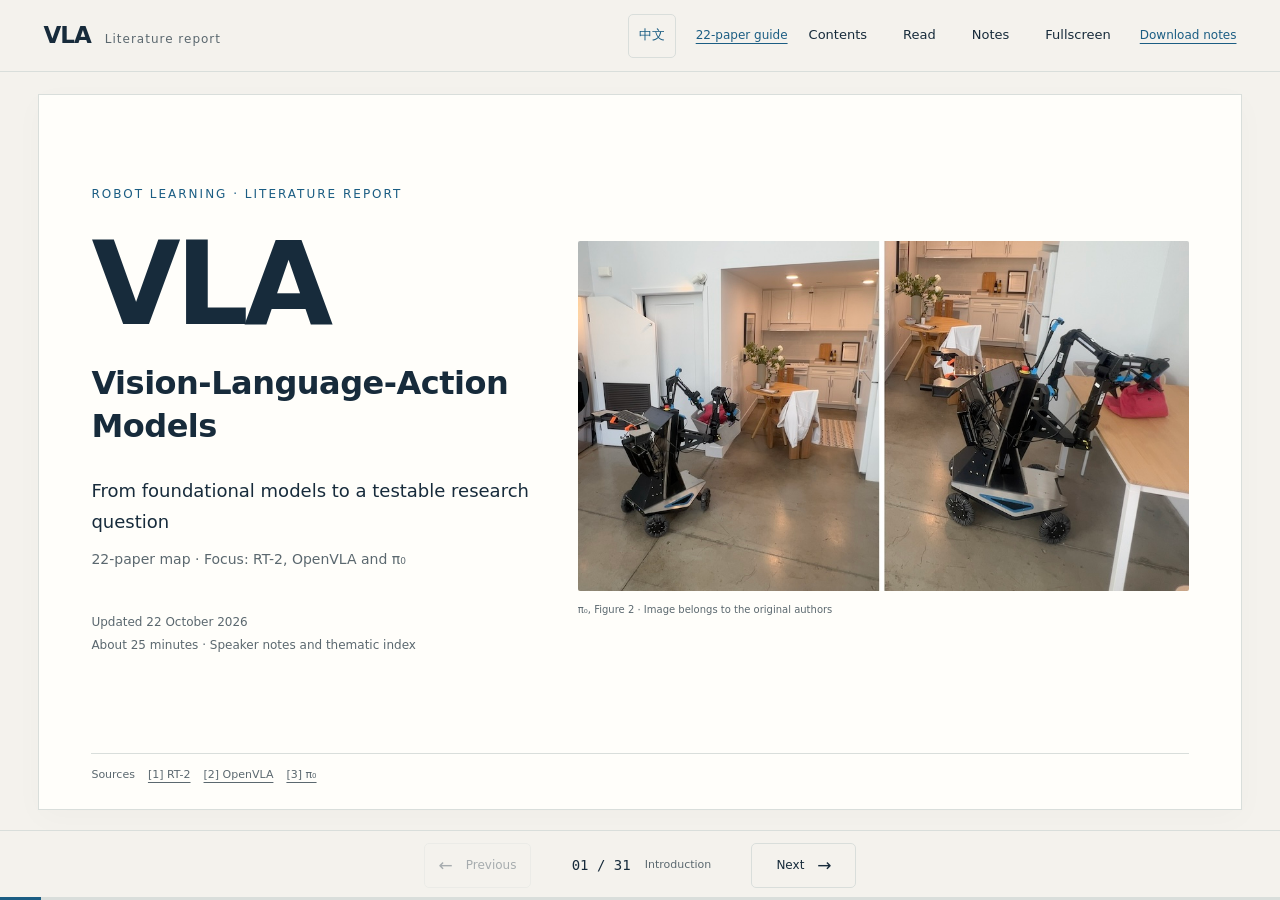
==== en/index.html @ 780b9198 "Add full English editions and bidirectional language navigation" ====
<!doctype html>
<html lang="en">
<head>
  <meta charset="utf-8">
  <meta name="viewport" content="width=device-width,initial-scale=1,viewport-fit=cover">
  <meta name="theme-color" content="#f4f2ed">
  <meta name="description" content="VLA literature report in English: 22 papers, RT-2, OpenVLA and π₀, with speaker notes, method comparisons, limitations and research assessment.">
  <title>VLA Literature Report · RT-2 / OpenVLA / π₀</title>
  <link rel="icon" href="data:,">
  <link rel="stylesheet" href="../styles.css">
  <script src="content.js" defer></script>
  <script src="../app.js" defer></script>
  <script src="../language.js" defer></script>
</head>
<body>
  <a class="skip-link" href="#deck">Skip to report</a>
  <header class="toolbar">
    <a href="#slide-1" class="brand" aria-label="Back to the first slide">VLA<span>Literature report</span></a>
    <a class="language-link" href="../" data-language-switch="../" lang="zh-CN" hreflang="zh-CN" aria-label="切换到中文">中文</a>
    <nav class="tools" aria-label="Presentation tools">
      <a class="notes-download" href="reading/">22-paper guide</a>
      <button id="outlineBtn" aria-haspopup="dialog">Contents</button>
      <button id="modeBtn" aria-pressed="false">Read</button>
      <button id="notesBtn" aria-pressed="false">Notes</button>
      <button id="fullBtn" class="desktop-only">Fullscreen</button>
      <a class="notes-download" href="speaker-notes.md" download>Download notes</a>
    </nav>
  </header>
  <main id="deck" aria-label="VLA literature report"></main>
  <footer class="controls" aria-label="Slide navigation">
    <button id="prevBtn" aria-label="Previous">←<span>Previous</span></button>
    <div class="page-status"><span id="pageLabel" aria-live="polite"></span><span id="sectionLabel"></span></div>
    <button id="nextBtn" aria-label="Next"><span>Next</span>→</button>
    <div class="progress" role="progressbar" aria-label="Report progress" aria-valuemin="1" aria-valuemax="31"><div id="progressBar"></div></div>
  </footer>
  <dialog id="outline" aria-labelledby="outlineTitle"><div class="dialog-head"><h2 id="outlineTitle">Contents</h2><button class="close-dialog" aria-label="Close contents">Close</button></div><div id="outlineList"></div><p class="outline-links"><a href="reading/">22-paper notes and comparison</a><a href="?notes=1">All speaker notes</a><a href="speaker-notes.md" download>Download speaker notes</a></p><p class="keyboard-hint">Keys: ← → slides · N notes · R read · F fullscreen</p></dialog>
  <dialog id="imageDialog" aria-label="Paper figure"><div class="dialog-head"><span>Original figure · use browser zoom for detail</span><button class="close-dialog" aria-label="Close figure">Close</button></div><div class="image-scroll"><img id="largeImage" alt=""></div></dialog>
  <noscript><p class="nojs">Enable JavaScript for the presentation, or read the <a href="speaker-notes.md">full speaker notes</a>.</p></noscript>
</body>
</html>
---- styles.css ----
:root{--paper:#fffefa;--bg:#f4f2ed;--ink:#172b3b;--muted:#5b686f;--line:#d9dedb;--accent:#1b5d83;--soft:#eaf2f6;--body-size:clamp(17px,1.35vw,21px)}
*{box-sizing:border-box}html{scroll-behavior:smooth;scroll-padding-top:90px}body{margin:0;background:var(--bg);color:var(--ink);font-family:"Microsoft YaHei","PingFang SC","Noto Sans CJK SC",system-ui,sans-serif;line-height:1.7;-webkit-text-size-adjust:100%}button,a{-webkit-tap-highlight-color:transparent}button{font:inherit;cursor:pointer;color:inherit}a{color:var(--accent);text-underline-offset:4px;overflow-wrap:anywhere}button:focus-visible,a:focus-visible,summary:focus-visible{outline:3px solid #bd6a29;outline-offset:3px}button{border:1px solid var(--line);background:transparent;border-radius:5px;min-height:44px;padding:7px 14px}button:hover{background:#e9edeb}button:disabled{opacity:.35;cursor:default}.skip-link{position:fixed;top:-60px;left:10px;padding:10px;background:var(--paper);z-index:20}.skip-link:focus{top:6px}.toolbar{height:72px;padding:0 3.4vw;display:flex;align-items:center;justify-content:space-between;gap:12px;position:sticky;top:0;background:rgba(244,242,237,.97);z-index:5;border-bottom:1px solid var(--line)}.brand{color:var(--ink);font-weight:800;font-size:23px;letter-spacing:-1px;text-decoration:none;white-space:nowrap}.brand span{font-size:12px;font-weight:500;letter-spacing:1px;margin-left:14px;color:var(--muted)}.tools{display:flex;gap:6px;align-items:center}.tools button{border-color:transparent;font-size:13px;white-space:nowrap}.tools button[aria-pressed=true]{color:var(--accent);background:var(--soft)}.notes-download{font-size:12px;margin-left:8px;white-space:nowrap}.slide{--accent:#1b5d83;--soft:#eaf2f6;display:none;background:var(--paper);position:relative;margin:22px auto 90px;width:min(1280px,94vw);min-height:calc(100dvh - 184px);padding:35px 52px 24px;border:1px solid var(--line);box-shadow:0 8px 30px #172b3b06;flex-direction:column;scroll-margin-top:90px}.slide.active{display:flex}.slide[data-color=teal]{--accent:#006b61;--soft:#e9f3f0}.slide[data-color=rust]{--accent:#a8492b;--soft:#faf0e9}.slide-header{display:flex;align-items:center;gap:20px;margin-bottom:12px}.slide-num{font-size:14px;letter-spacing:2px;color:var(--accent);font-family:Consolas,monospace}.section-name{font-size:12px;letter-spacing:2px;color:var(--muted)}h2{font-size:clamp(26px,2.7vw,39px);line-height:1.35;letter-spacing:-.6px;margin:5px 0 23px;font-weight:700}h3{font-size:1.13em;line-height:1.5;margin:0 0 10px}p{margin:0 0 17px}ul{padding-left:1.25em;margin:0}li{padding-left:4px;margin:9px 0}.slide-body{font-size:var(--body-size);flex:1;min-width:0}.lead{font-size:clamp(20px,1.9vw,28px);line-height:1.65;max-width:1000px;margin-bottom:26px}.columns{display:grid;grid-template-columns:1fr 1fr;gap:46px;margin:16px 0}.columns>div+div{border-left:1px solid var(--line);padding-left:35px}.columns p:last-child{margin-bottom:0}.small{font-size:13px;color:var(--muted);line-height:1.7;margin-top:18px}.takeaway{border-left:3px solid var(--accent);padding:12px 18px;background:var(--soft);font-size:1.03em;margin-top:24px}.question{font-size:.9em;color:var(--accent);margin-top:28px}.eyebrow{font-size:12px;color:var(--accent);letter-spacing:2px;margin-bottom:20px}.source-line{display:flex;gap:6px 13px;flex-wrap:wrap;align-items:center;border-top:1px solid var(--line);padding-top:12px;margin-top:25px;font-size:11px;color:var(--muted)}.source-line a{color:var(--muted)}.equation{font-family:Georgia,"Times New Roman",serif;font-size:clamp(27px,3vw,43px);letter-spacing:.4px;margin:20px 0 30px;padding:18px 0;color:var(--accent);overflow-wrap:anywhere}.equation.compact{font-size:clamp(23px,2.3vw,34px);margin:20px 0}.terms{display:grid;grid-template-columns:1fr 1fr;gap:20px 48px;margin:25px 0}.terms div{border-top:1px solid var(--line);padding-top:12px}.terms dt{font-size:.85em;color:var(--accent);font-weight:700;margin-bottom:5px}.terms dd{margin:0;font-size:.95em}.paper-figure{margin:16px 0 23px;background:white}.paper-figure img{display:block;max-width:100%;width:auto;max-height:290px;object-fit:contain;margin:auto}.zoom{border:0;display:block;width:100%;padding:0;background:white;border-radius:0}.zoom:hover{background:white}.paper-figure figcaption{font-size:10px;color:var(--muted);text-align:right;margin-top:6px}.statline{display:flex;gap:85px;margin:18px 0 38px}.statline strong{display:block;font-size:clamp(35px,4vw,55px);font-weight:500;color:var(--accent);letter-spacing:-1px;line-height:1.3}.statline span{font-size:13px;color:var(--muted)}.highlight{margin:10px 0 30px;border-bottom:1px solid var(--line);padding-bottom:20px}.highlight strong{font-size:clamp(32px,3.5vw,48px);color:var(--accent);font-weight:500}.highlight p{font-size:.9em;margin:10px 0 0}.numbered{list-style:none;padding:0;counter-reset:list}.numbered li{display:grid;grid-template-columns:140px 1fr;gap:24px;border-top:1px solid var(--line);padding:16px 0;margin:0}.numbered strong{color:var(--accent);font-size:.95em}.numbered span{font-size:.92em}.table-wrap{width:100%;overflow-x:auto}table{width:100%;border-collapse:collapse;text-align:left;font-size:clamp(14px,1.2vw,18px);line-height:1.6}th,td{padding:13px 15px;vertical-align:top;border-bottom:1px solid var(--line);overflow-wrap:anywhere}thead th{background:#edf1ee;color:#344a54;font-size:.85em;font-weight:600}tbody th{font-size:.9em;white-space:nowrap;color:var(--accent)}.paper-map td,.paper-map th{padding:8px 13px}.paper-map td:first-child{font-weight:600}.compare td{width:27%}.compare td:nth-child(2){color:#285f87}.compare td:nth-child(3){color:#006b61}.compare td:nth-child(4){color:#9d452a}.research-list article{display:flex;gap:30px;border-top:1px solid var(--line);padding:20px 0}.research-list article p{margin:0;font-size:.9em}.research-list .index{font-size:30px;color:var(--accent);font-family:Georgia,serif;line-height:1.4}.research-list h3 small{font-size:12px;color:var(--accent);margin-left:12px;font-weight:500}.cover .slide-header,.cover>h2{display:none}.cover .slide-body{display:grid;grid-template-columns:.85fr 1.15fr;align-items:center;gap:35px}.cover-copy h1{font-size:clamp(70px,9vw,132px);line-height:1;letter-spacing:-5px;margin:22px 0;color:var(--ink);font-weight:600}.cover-copy h1 span{display:block;font-size:clamp(23px,2.65vw,38px);letter-spacing:-.5px;margin:20px 0 0;line-height:1.4}.cover-sub{font-size:18px;margin:28px 0 10px}.cover-focus{font-size:14px;color:var(--muted)}.cover-meta{font-size:12px;color:var(--muted);line-height:1.9;margin-top:40px}.cover-figure{margin:0}.cover-figure img{display:block;width:100%;height:350px;object-fit:cover;object-position:center;border-radius:2px}.cover-figure figcaption{font-size:10px;color:var(--muted);margin-top:10px}.references-list{padding:0;list-style:none;counter-reset:ref}.references-list li{padding:13px 0;border-top:1px solid var(--line);font-size:15px;line-height:1.55;margin:0}.reference-title{display:block;font-weight:600;font-size:17px;margin-bottom:3px}.reference-meta{font-size:12px;color:var(--muted)}.reference-links{font-size:12px;display:inline-flex;gap:15px;margin-left:15px}.speaker-notes{border-top:1px dashed var(--line);margin-top:18px;font-size:15px;display:none}.speaker-notes summary{padding:12px 0;cursor:pointer;font-weight:600;color:var(--accent);min-height:44px}.speaker-notes p{line-height:1.9;color:#3d4e58;max-width:100ch}.show-notes .speaker-notes{display:block}.note-time{font-size:11px;font-weight:400;color:var(--muted);margin-left:14px}.controls{height:70px;position:fixed;bottom:0;left:0;width:100%;display:flex;align-items:center;justify-content:center;gap:30px;border-top:1px solid var(--line);background:rgba(244,242,237,.98);z-index:5;padding-bottom:env(safe-area-inset-bottom)}.controls button{display:flex;gap:13px;align-items:center;font-size:17px;min-width:105px;justify-content:center}.controls button span{font-size:12px}.page-status{min-width:160px;text-align:center;display:flex;gap:14px;align-items:center;justify-content:center}.page-status #pageLabel{font-family:Consolas,monospace;font-size:14px}.page-status #sectionLabel{font-size:11px;color:var(--muted)}.progress{height:3px;position:absolute;bottom:0;left:0;right:0;background:var(--line)}#progressBar{height:100%;background:#1b5d83;transition:width .15s}.reading .slide{display:flex;margin-bottom:28px;min-height:660px}.reading #deck{padding-bottom:80px}.reading .slide.cover{min-height:calc(100dvh - 120px)}dialog{border:1px solid var(--line);border-radius:8px;padding:24px;background:var(--paper);color:var(--ink);width:min(660px,92vw);max-height:85dvh}dialog::backdrop{background:#172b3ba8}.dialog-head{display:flex;justify-content:space-between;gap:20px;align-items:center;margin-bottom:15px}.dialog-head h2{font-size:22px;margin:0}.dialog-head span{font-size:12px}#outlineList{display:grid;gap:0}#outlineList button{display:flex;gap:17px;text-align:left;width:100%;border:0;border-bottom:1px solid var(--line);border-radius:0;font-size:14px;padding:10px 4px}#outlineList .current{color:var(--accent);background:var(--soft)}#outlineList button span{color:var(--muted);font:13px Consolas,monospace}.keyboard-hint{font-size:11px;color:var(--muted);margin:20px 0 0}#imageDialog{width:min(1250px,96vw);padding:18px}#imageDialog img{display:block;width:100%;height:auto;max-width:none}.image-scroll{overflow:auto;max-height:70dvh}.notes-page .slide-body,.notes-page .source-line{display:none}.notes-page .slide{min-height:0!important}.notes-page .cover>h2,.notes-page .cover .slide-header{display:block}.notes-page .cover .slide-header{display:flex}.notes-page .speaker-notes{border-top:0;font-size:18px}.notes-page .note-time{font-size:13px}.nojs{padding:30px}.reading .slide:target{border-color:#7b99a5}hr{border:0;border-top:1px solid var(--line);margin:25px 0}
@media(min-width:1500px){.slide{padding:45px 65px 30px}.paper-figure img{max-height:340px}}
@media(max-width:900px){.toolbar{padding:0 20px}.brand span{display:none}.slide{padding:30px;width:94vw}.columns{gap:28px}.columns>div+div{padding-left:25px}.cover .slide-body{gap:24px}.cover-figure img{height:300px}.statline{gap:45px}.notes-download{margin-left:0}}
@media(max-width:680px){:root{--body-size:17px}.toolbar{height:60px;padding:0 14px;gap:8px}.brand{font-size:21px}.tools{gap:1px}.tools button{font-size:12px;padding:6px 9px}.tools .notes-download{display:none}.desktop-only{display:none!important}.slide,.reading .slide{display:flex!important;width:100%;margin:0 0 16px;min-height:0!important;border-left:0;border-right:0;box-shadow:none;padding:28px 22px 23px;scroll-margin-top:72px}.slide h2{font-size:27px;margin-bottom:23px;line-height:1.45}.slide-header{margin-bottom:10px;gap:12px}.slide-num{font-size:12px}.section-name{font-size:10px}.lead{font-size:21px;line-height:1.65}.columns{grid-template-columns:1fr;gap:25px;margin-top:23px}.columns>div+div{padding:22px 0 0;border-left:0;border-top:1px solid var(--line)}.terms,.terms.two{grid-template-columns:1fr;gap:16px;margin-top:20px}.statline{gap:25px;justify-content:space-between;margin:10px 0 30px}.statline strong{font-size:34px}.statline span{font-size:11px}.highlight strong{font-size:30px}.small{font-size:12px}.takeaway{padding:12px 14px;font-size:16px}.equation{font-size:29px;margin:10px 0 20px;padding:10px 0}.equation.compact{font-size:27px}.paper-figure img{max-height:none;width:100%}.paper-figure figcaption{font-size:10px;text-align:left}.numbered li{grid-template-columns:1fr;gap:5px;padding:15px 0}.numbered span{font-size:16px}.cover .slide-body{grid-template-columns:1fr;gap:25px}.cover-copy h1{font-size:92px;letter-spacing:-4px;margin:28px 0 20px}.cover-copy h1 span{font-size:28px;letter-spacing:-.6px;margin-top:22px}.cover-sub{font-size:18px;margin-top:20px}.cover-focus{font-size:13px}.cover-meta{font-size:11px;margin-top:22px}.cover-figure img{height:225px}.cover .source-line{margin-top:25px}.source-line{font-size:10px;gap:5px 10px}.research-list article{gap:17px}.research-list h3{font-size:18px}.research-list h3 small{display:block;margin:4px 0}.research-list .index{font-size:25px}.research-list article p{font-size:16px}.reference-title{font-size:16px}.reference-meta{font-size:11px}.reference-links{margin:4px 0 0;display:flex}.references-list li{padding:16px 0}.speaker-notes{font-size:16px}.note-time{font-size:10px}.controls{height:64px;gap:14px;padding:0 12px env(safe-area-inset-bottom)}.controls button{min-width:62px;padding:7px 12px;font-size:20px}.controls button span{display:none}.page-status{min-width:130px;gap:10px}.page-status #sectionLabel{font-size:10px}#deck,.reading #deck{padding-bottom:75px}.table-wrap{overflow:visible}table,thead,tbody,tr,th,td{display:block;width:100%}thead{display:none}tbody tr{padding:16px 0;border-top:1px solid var(--line)}tbody td,tbody th{border:0;padding:5px 0;font-size:15px;white-space:normal}.paper-map td,.paper-map th{padding:4px 0}.compare td{width:100%}tbody td[data-label]::before{content:attr(data-label);display:inline-block;color:var(--muted);font-size:11px;min-width:75px;padding-right:12px}tbody tr>td:first-child{font-weight:600;font-size:17px}tbody tr>td:first-child::before{display:none}.compare tr>th{font-size:18px;margin-bottom:7px}.compare td[data-label]::before{min-width:90px}dialog{padding:20px;max-height:88dvh}#outlineList button{font-size:13px}.keyboard-hint{display:none}.notes-page .slide-body{display:none!important}.notes-page .speaker-notes{font-size:17px}.notes-page .slide h2{font-size:23px}}
@media(prefers-reduced-motion:reduce){html{scroll-behavior:auto}*,*::before,*::after{transition:none!important;animation:none!important}}
@media print{@page{size:A4 landscape;margin:12mm}body{background:white}.toolbar,.controls,.skip-link,dialog,.nojs{display:none!important}#deck,.reading #deck{padding:0}.slide,.reading .slide{display:flex!important;width:100%;min-height:0;margin:0;padding:12px 10px;border:0;box-shadow:none;break-after:page;page-break-after:always}.slide:last-child{break-after:auto}.slide-body{font-size:15px}h2{font-size:27px}.lead{font-size:20px}.cover .slide-body{grid-template-columns:1fr 1fr}.paper-figure img{max-height:210px}.source-line{font-size:9px}.speaker-notes{display:none!important}.notes-page .speaker-notes{display:block!important}.notes-page .slide{break-after:auto}.notes-page .slide-header{margin-top:15px}.notes-page .speaker-notes p{font-size:13px}.notes-page summary{list-style:none}.notes-page h2{break-after:avoid}.references-list li{font-size:12px}.reference-title{font-size:14px}a{color:inherit}button.zoom{padding:0}}
.outline-links{display:flex;gap:24px;flex-wrap:wrap;font-size:13px;margin:20px 0 0}.outline-links a{min-height:44px;display:inline-flex;align-items:center}

.outline-section{font-size:12px;letter-spacing:1px;color:var(--accent);margin:20px 0 5px;padding-top:8px}.slide{scroll-margin-top:0}

/* Keep language navigation visible on phones, where continuous mode is automatic. */
.language-link{display:inline-flex;align-items:center;justify-content:center;min-height:44px;font-size:13px;white-space:nowrap;margin-left:auto;padding:6px 10px;border:1px solid var(--line);border-radius:5px;text-decoration:none}.toolbar .brand{margin-right:auto}.toolbar .language-link{margin-left:0}
html[lang=en] .slide h2{letter-spacing:-.5px}html[lang=en] .cover-copy h1 span{font-size:clamp(22px,2.5vw,35px);line-height:1.35}html[lang=en] .numbered li{grid-template-columns:180px 1fr}
@media(max-width:680px){.toolbar #modeBtn{display:none}.toolbar .language-link{font-size:12px;padding:5px 8px}.toolbar .tools button{padding:6px 8px}.toolbar{gap:7px}html[lang=en] .slide h2{font-size:25px}html[lang=en] .numbered li{grid-template-columns:1fr}html[lang=en] .cover-copy h1 span{font-size:27px}}
@media print{.language-link{display:none}}
.toolbar{background:var(--bg)}
.slide,.reading .slide{scroll-margin-top:0}
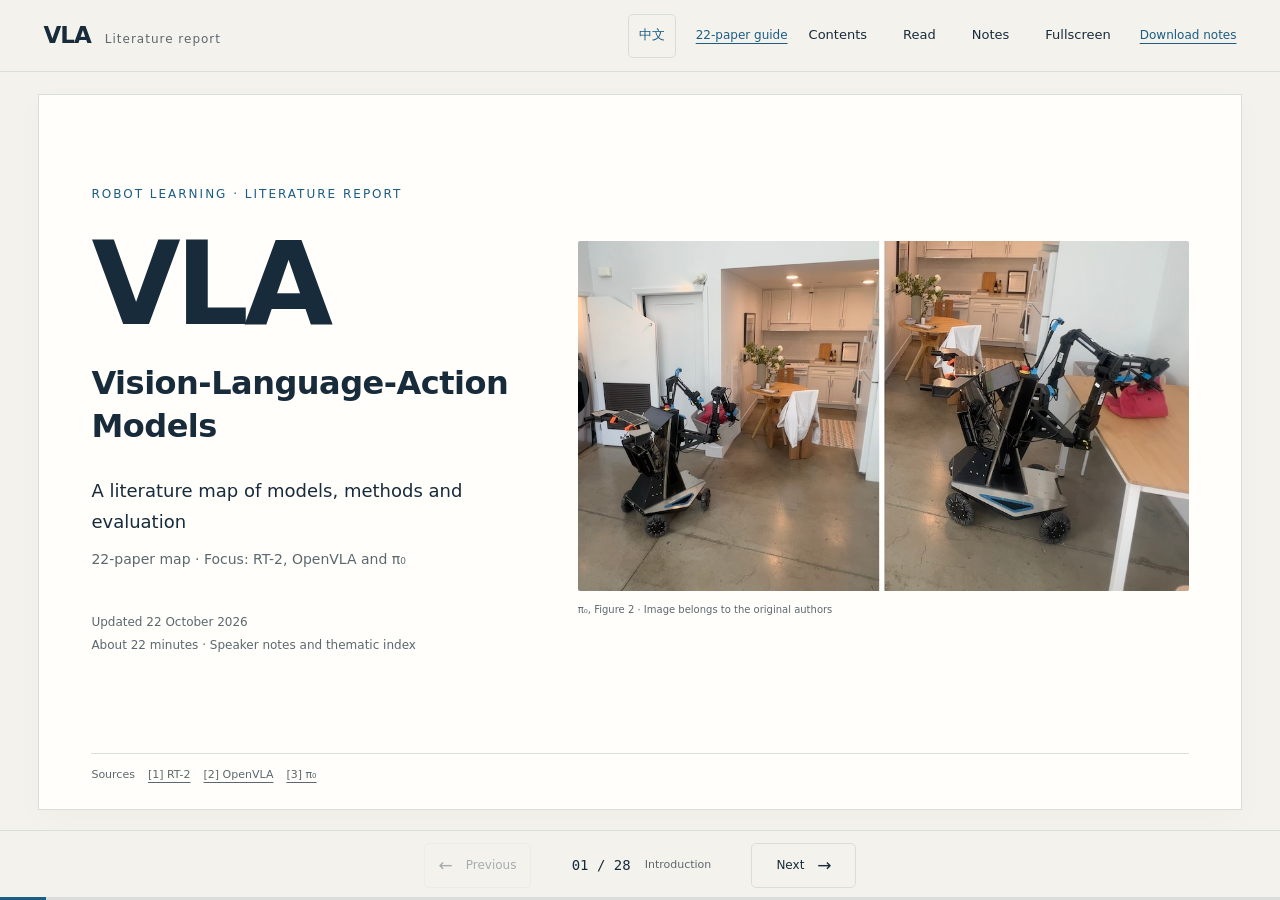
==== commit 22191461: "Keep bilingual report focused on literature and remove personal research plans" ====
--- a/en/index.html
+++ b/en/index.html
@@ -4,7 +4,7 @@
   <meta charset="utf-8">
   <meta name="viewport" content="width=device-width,initial-scale=1,viewport-fit=cover">
   <meta name="theme-color" content="#f4f2ed">
-  <meta name="description" content="VLA literature report in English: 22 papers, RT-2, OpenVLA and π₀, with speaker notes, method comparisons, limitations and research assessment.">
+  <meta name="description" content="VLA literature report in English: 22 papers, RT-2, OpenVLA and π₀, with speaker notes, method comparisons, limitations and related work.">
   <title>VLA Literature Report · RT-2 / OpenVLA / π₀</title>
   <link rel="icon" href="data:,">
   <link rel="stylesheet" href="../styles.css">
@@ -31,7 +31,7 @@
     <button id="prevBtn" aria-label="Previous">←<span>Previous</span></button>
     <div class="page-status"><span id="pageLabel" aria-live="polite"></span><span id="sectionLabel"></span></div>
     <button id="nextBtn" aria-label="Next"><span>Next</span>→</button>
-    <div class="progress" role="progressbar" aria-label="Report progress" aria-valuemin="1" aria-valuemax="31"><div id="progressBar"></div></div>
+    <div class="progress" role="progressbar" aria-label="Report progress" aria-valuemin="1" aria-valuemax="28"><div id="progressBar"></div></div>
   </footer>
   <dialog id="outline" aria-labelledby="outlineTitle"><div class="dialog-head"><h2 id="outlineTitle">Contents</h2><button class="close-dialog" aria-label="Close contents">Close</button></div><div id="outlineList"></div><p class="outline-links"><a href="reading/">22-paper notes and comparison</a><a href="?notes=1">All speaker notes</a><a href="speaker-notes.md" download>Download speaker notes</a></p><p class="keyboard-hint">Keys: ← → slides · N notes · R read · F fullscreen</p></dialog>
   <dialog id="imageDialog" aria-label="Paper figure"><div class="dialog-head"><span>Original figure · use browser zoom for detail</span><button class="close-dialog" aria-label="Close figure">Close</button></div><div class="image-scroll"><img id="largeImage" alt=""></div></dialog>
